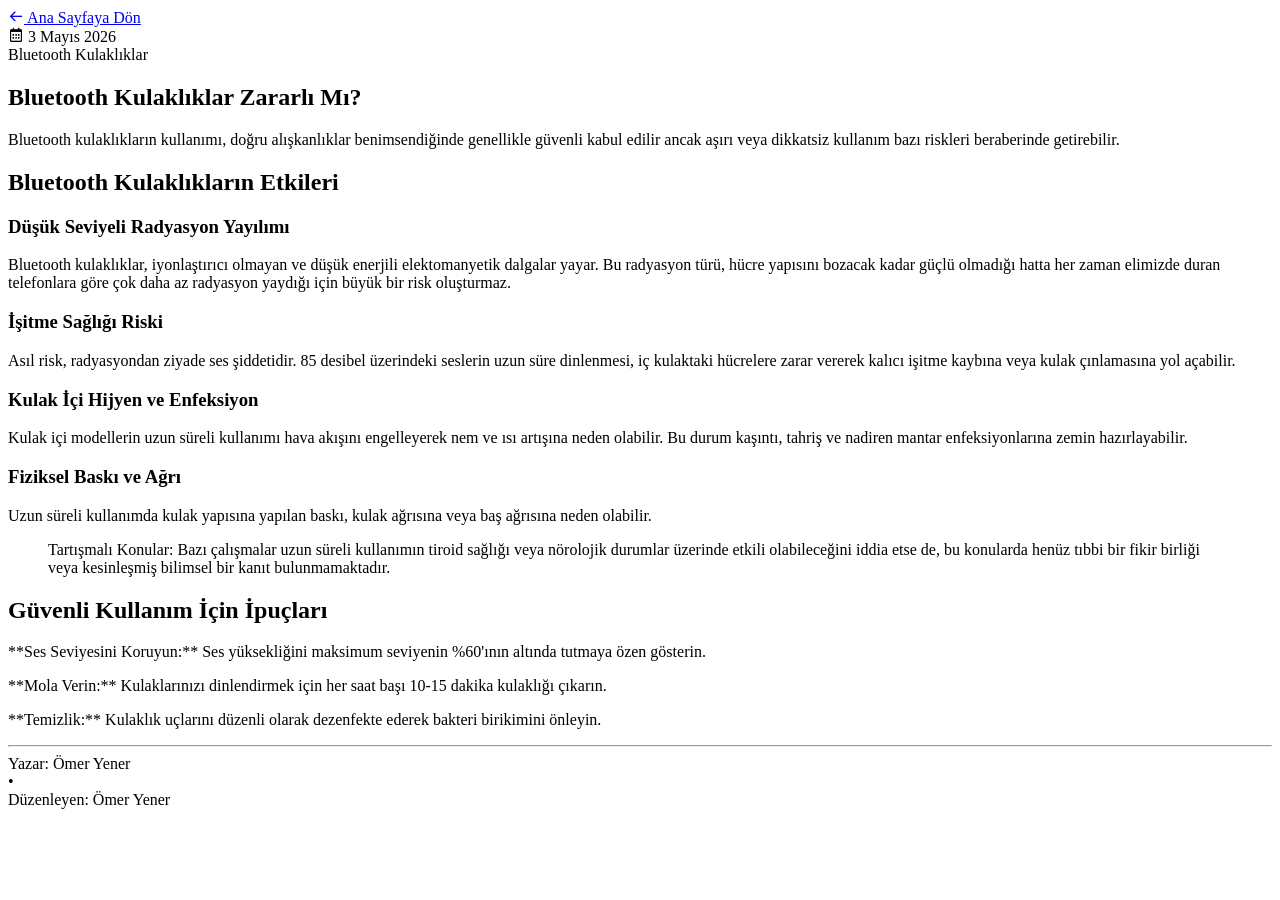
==== Bloglar/bluetooth-kulaklıklar-zararlı-mı.html @ 9177ed88 "Update article date from May 2 to May 3, 2026" ====
<!DOCTYPE html>
<html lang="tr">

<head>
    <meta charset="UTF-8">
    <meta name="viewport" content="width=device-width, initial-scale=1.0">
    <title>Bluetooth Kulaklıklar Zararlı Mı? - xevrado Blog</title>
    <!-- Google Fonts -->
    <link href="https://fonts.googleapis.com/css2?family=Inter:wght@300;400;500;600;700&display=swap" rel="stylesheet">
    <!-- Boxicons -->
    <link href='https://unpkg.com/boxicons@2.1.4/css/boxicons.min.css' rel='stylesheet'>
    <!-- Font Awesome -->
    <link rel="stylesheet" href="https://cdnjs.cloudflare.com/ajax/libs/font-awesome/6.4.0/css/all.min.css">
    <link rel="icon" href="../logo.png" type="image/png">
    <link rel="stylesheet" href="../style.css">
</head>

<body>
    <div class="app-container">

        <!-- Main Content -->
        <main class="main-content">
            <!-- Geri Dön Butonu -->
            <a href="../index.html" class="back-btn">
                <i class='bx bx-arrow-back'></i> Ana Sayfaya Dön
            </a>

            <!-- Makale Alanı -->
            <article class="blog-article">
                <header class="article-header">
                    <div class="article-meta">
                        <span class="article-date"><i class='bx bx-calendar'></i> 3 Mayıs 2026</span>
                        <div class="article-tags">
                            <span class="tag">Bluetooth Kulaklıklar</span>
                        </div>
                    </div>
                    <h1 class="article-title">Bluetooth Kulaklıklar Zararlı Mı?</h1>
                </header>

                <div class="article-body">
                    <p>Bluetooth kulaklıkların kullanımı, doğru alışkanlıklar benimsendiğinde genellikle güvenli kabul
                        edilir ancak aşırı veya dikkatsiz kullanım bazı riskleri beraberinde getirebilir. </p>

                    <h2>Bluetooth Kulaklıkların Etkileri</h2>

                    <h3>Düşük Seviyeli Radyasyon Yayılımı</h3>
                    <p>Bluetooth kulaklıklar, iyonlaştırıcı olmayan ve düşük enerjili elektomanyetik dalgalar yayar. Bu
                        radyasyon türü, hücre yapısını bozacak kadar güçlü olmadığı hatta her zaman elimizde duran
                        telefonlara göre çok daha az radyasyon yaydığı için büyük bir risk oluşturmaz.</p>

                    <h3>İşitme Sağlığı Riski</h3>
                    <p>Asıl risk, radyasyondan ziyade ses şiddetidir. 85 desibel üzerindeki seslerin uzun süre
                        dinlenmesi, iç kulaktaki hücrelere zarar vererek kalıcı işitme kaybına veya kulak çınlamasına
                        yol açabilir.</p>

                    <h3>Kulak İçi Hijyen ve Enfeksiyon</h3>
                    <p>
                        Kulak içi modellerin uzun süreli kullanımı hava akışını engelleyerek nem ve ısı artışına neden
                        olabilir. Bu durum kaşıntı, tahriş ve nadiren mantar enfeksiyonlarına zemin hazırlayabilir.
                    </p>

                    <h3>Fiziksel Baskı ve Ağrı</h3>
                    <p>
                        Uzun süreli kullanımda kulak yapısına yapılan baskı, kulak ağrısına veya baş ağrısına neden
                        olabilir.
                    </p>

                    <blockquote>
                        Tartışmalı Konular: Bazı çalışmalar uzun süreli kullanımın tiroid sağlığı veya nörolojik
                        durumlar üzerinde etkili olabileceğini iddia etse de, bu konularda henüz tıbbi bir fikir birliği
                        veya kesinleşmiş bilimsel bir kanıt bulunmamaktadır.
                    </blockquote>

                    <h2>Güvenli Kullanım İçin İpuçları</h2>
                    <p>**Ses Seviyesini Koruyun:** Ses yüksekliğini maksimum seviyenin %60'ının altında tutmaya özen
                        gösterin.</p>
                    <p>**Mola Verin:** Kulaklarınızı dinlendirmek için her saat başı 10-15 dakika kulaklığı çıkarın.</p>
                    <p>**Temizlik:** Kulaklık uçlarını düzenli olarak dezenfekte ederek bakteri birikimini önleyin.</p>

                    <div class="article-footer">
                        <hr class="footer-divider">
                        <div class="footer-authors">
                            <div class="author-left">Yazar: Ömer Yener</div>
                            <div class="author-separator">•</div>
                            <div class="author-right">Düzenleyen: Ömer Yener</div>
                        </div>
                    </div>
            </article>

        </main>
    </div>
    <script src="../script.js"></script>
</body>

</html>
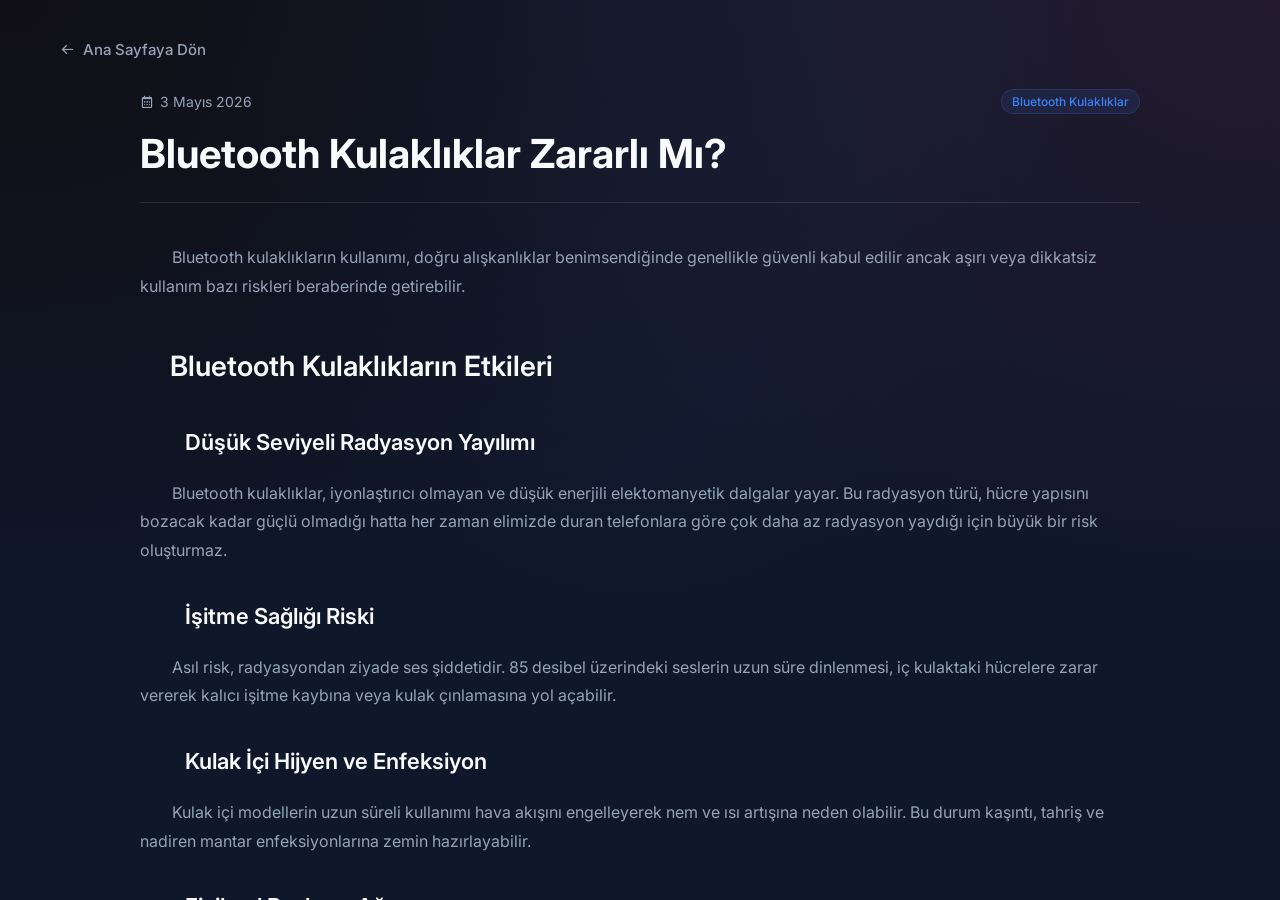
==== commit 3bee0721: "Update bluetooth-kulaklıklar-zararlı-mı.html" ====
--- a/Bloglar/bluetooth-kulaklıklar-zararlı-mı.html
+++ b/Bloglar/bluetooth-kulaklıklar-zararlı-mı.html
@@ -11,7 +11,7 @@
     <link href='https://unpkg.com/boxicons@2.1.4/css/boxicons.min.css' rel='stylesheet'>
     <!-- Font Awesome -->
     <link rel="stylesheet" href="https://cdnjs.cloudflare.com/ajax/libs/font-awesome/6.4.0/css/all.min.css">
-    <link rel="icon" href="../logo.png" type="image/png">
+    <link rel="icon" href="../Resimler/logo.png" type="image/png">
     <link rel="stylesheet" href="../style.css">
 </head>
 
--- a/style.css
+++ b/style.css
@@ -0,0 +1,594 @@
+:root {
+    --bg-main: #0f172a;
+    --bg-sidebar: rgba(30, 41, 59, 0.7);
+    --bg-card: rgba(30, 41, 59, 0.5);
+    --text-primary: #f8fafc;
+    --text-secondary: #94a3b8;
+    --accent-color: #3b82f6;
+    --accent-hover: #2563eb;
+    --border-color: rgba(255, 255, 255, 0.1);
+    --glass-blur: 12px;
+}
+
+* {
+    margin: 0;
+    padding: 0;
+    box-sizing: border-box;
+    font-family: 'Inter', sans-serif;
+}
+
+body {
+    background-color: var(--bg-main);
+    color: var(--text-primary);
+    min-height: 100vh;
+    display: flex;
+    background-image:
+        radial-gradient(at 0% 0%, hsla(253, 16%, 7%, 1) 0, transparent 50%),
+        radial-gradient(at 50% 0%, hsla(225, 39%, 30%, 0.2) 0, transparent 50%),
+        radial-gradient(at 100% 0%, hsla(339, 49%, 30%, 0.2) 0, transparent 50%);
+}
+
+.app-container {
+    display: flex;
+    width: 100%;
+    height: 100vh;
+    overflow: hidden;
+}
+
+/* Sidebar Styling */
+.sidebar {
+    width: 280px;
+    background: var(--bg-sidebar);
+    backdrop-filter: blur(var(--glass-blur));
+    -webkit-backdrop-filter: blur(var(--glass-blur));
+    border-right: 1px solid var(--border-color);
+    display: flex;
+    flex-direction: column;
+    padding: 24px 20px;
+    transition: all 0.3s ease;
+}
+
+.sidebar-header .logo {
+    display: flex;
+    align-items: center;
+    gap: 12px;
+    font-size: 24px;
+    font-weight: 700;
+    color: var(--text-primary);
+    margin-bottom: 32px;
+}
+
+.logo-img {
+    width: 36px;
+    height: 36px;
+    border-radius: 8px;
+    object-fit: cover;
+}
+
+/* Search Bar */
+.search-container {
+    position: relative;
+    margin-bottom: 32px;
+}
+
+.main-search {
+    max-width: 600px;
+}
+
+.search-container i {
+    position: absolute;
+    left: 14px;
+    top: 50%;
+    transform: translateY(-50%);
+    color: var(--text-secondary);
+    font-size: 20px;
+}
+
+.search-container input {
+    width: 100%;
+    background: rgba(15, 23, 42, 0.6);
+    border: 1px solid var(--border-color);
+    border-radius: 12px;
+    padding: 12px 12px 12px 42px;
+    color: var(--text-primary);
+    font-size: 14px;
+    outline: none;
+    transition: all 0.3s ease;
+}
+
+.search-container input::placeholder {
+    color: var(--text-secondary);
+}
+
+.search-container input:focus {
+    border-color: var(--accent-color);
+    box-shadow: 0 0 0 2px rgba(59, 130, 246, 0.2);
+}
+
+/* Navigation */
+.nav-menu {
+    flex: 1;
+}
+
+.nav-list {
+    list-style: none;
+}
+
+.nav-item {
+    margin-bottom: 8px;
+}
+
+.nav-link {
+    display: flex;
+    align-items: center;
+    gap: 12px;
+    padding: 12px 16px;
+    border-radius: 10px;
+    color: var(--text-secondary);
+    text-decoration: none;
+    font-weight: 500;
+    transition: all 0.3s ease;
+}
+
+.nav-link i {
+    font-size: 22px;
+}
+
+.nav-link:hover {
+    background: rgba(255, 255, 255, 0.05);
+    color: var(--text-primary);
+}
+
+.nav-item.active .nav-link {
+    background: var(--accent-color);
+    color: white;
+}
+
+.sidebar-footer {
+    margin-top: auto;
+    padding-top: 24px;
+    border-top: 1px solid var(--border-color);
+    text-align: center;
+}
+
+.social-links {
+    display: flex;
+    justify-content: center;
+    gap: 20px;
+    margin-bottom: 12px;
+}
+
+.social-links a {
+    color: var(--text-secondary);
+    font-size: 20px;
+    transition: all 0.3s ease;
+}
+
+.social-links a:hover {
+    color: var(--accent-color);
+    transform: translateY(-3px);
+}
+
+.sidebar-footer p {
+    font-size: 11px;
+    color: var(--text-secondary);
+    opacity: 0.6;
+}
+
+.sidebar-contact {
+    font-size: 12px;
+    color: var(--text-secondary);
+    opacity: 0.85 !important;
+    margin-bottom: 6px;
+}
+
+ .sidebar.hide-mobile {
+    transform: translateY(-100%);
+    }
+
+/* Main Content */
+.main-content {
+    flex: 1;
+    overflow-y: auto;
+    padding: 40px 60px;
+}
+
+.top-header {
+    margin-bottom: 40px;
+}
+
+.top-header h1 {
+    font-size: 36px;
+    font-weight: 700;
+    margin-bottom: 8px;
+    background: linear-gradient(90deg, #fff, #94a3b8);
+    -webkit-background-clip: text;
+    -webkit-text-fill-color: transparent;
+}
+
+.top-header p {
+    color: var(--text-secondary);
+    font-size: 16px;
+}
+
+/* Blogs Grid */
+.blogs-grid {
+    display: grid;
+    grid-template-columns: repeat(auto-fill, minmax(300px, 1fr));
+    gap: 24px;
+}
+
+.blog-card {
+    background: var(--bg-card);
+    backdrop-filter: blur(var(--glass-blur));
+    -webkit-backdrop-filter: blur(var(--glass-blur));
+    border: 1px solid var(--border-color);
+    border-radius: 16px;
+    padding: 24px;
+    transition: all 0.3s ease;
+    cursor: pointer;
+    display: flex;
+    flex-direction: column;
+}
+
+.blog-card:hover {
+    transform: translateY(-5px);
+    border-color: rgba(255, 255, 255, 0.2);
+    box-shadow: 0 10px 30px rgba(0, 0, 0, 0.3);
+    background: rgba(30, 41, 59, 0.8);
+}
+
+.blog-date {
+    font-size: 13px;
+    color: var(--accent-color);
+    margin-bottom: 12px;
+    font-weight: 600;
+}
+
+.blog-title {
+    font-size: 20px;
+    font-weight: 600;
+    margin-bottom: 12px;
+    line-height: 1.4;
+    color: var(--text-primary);
+}
+
+.blog-excerpt {
+    color: var(--text-secondary);
+    font-size: 14px;
+    line-height: 1.6;
+    margin-bottom: 20px;
+    flex: 1;
+}
+
+.blog-tags {
+    display: flex;
+    gap: 8px;
+    flex-wrap: wrap;
+}
+
+.tag {
+    background: rgba(59, 130, 246, 0.1);
+    color: var(--accent-color);
+    padding: 4px 10px;
+    border-radius: 20px;
+    font-size: 12px;
+    font-weight: 500;
+    border: 1px solid rgba(59, 130, 246, 0.2);
+}
+
+/* Empty state */
+.no-results {
+    grid-column: 1 / -1;
+    text-align: center;
+    padding: 60px 20px;
+    background: var(--bg-card);
+    border: 1px dashed var(--border-color);
+    border-radius: 16px;
+    color: var(--text-secondary);
+}
+
+/* Scrollbar customization for modern look */
+::-webkit-scrollbar {
+    width: 8px;
+}
+
+::-webkit-scrollbar-track {
+    background: rgba(15, 23, 42, 0.5);
+}
+
+::-webkit-scrollbar-thumb {
+    background: rgba(148, 163, 184, 0.3);
+    border-radius: 4px;
+}
+
+::-webkit-scrollbar-thumb:hover {
+    background: rgba(148, 163, 184, 0.5);
+}
+
+/* Responsive */
+@media (max-width: 768px) {
+    .app-container {
+        flex-direction: column;
+        overflow-y: auto;
+    }
+
+    .sidebar {
+        width: 100%;
+        height: auto;
+        padding: 20px;
+        border-right: none;
+        border-bottom: 1px solid var(--border-color);
+        position: sticky;
+        top: 0;
+        z-index: 10;
+    }
+
+    .main-content {
+        padding: 20px;
+        overflow-y: visible;
+    }
+
+    .sidebar-footer {
+        display: block;
+        margin-top: 16px;
+        padding-top: 16px;
+        border-top: 1px solid var(--border-color);
+    }
+    
+    .social-links {
+        margin-bottom: 8px;
+    }
+}
+
+/* Article Styles (For Blog Posts) */
+.back-btn {
+    display: inline-flex;
+    align-items: center;
+    gap: 8px;
+    color: var(--text-secondary);
+    text-decoration: none;
+    font-size: 15px;
+    font-weight: 500;
+    margin-bottom: 30px;
+    transition: color 0.3s ease;
+}
+
+.back-btn:hover {
+    color: var(--accent-color);
+}
+
+.blog-article {
+    max-width: 1000px;
+    margin: 0 auto;
+    padding-bottom: 60px;
+}
+
+.article-header {
+    margin-bottom: 40px;
+    padding-bottom: 24px;
+    border-bottom: 1px solid var(--border-color);
+}
+
+.article-meta {
+    display: flex;
+    justify-content: space-between;
+    align-items: center;
+    margin-bottom: 16px;
+    flex-wrap: wrap;
+    gap: 16px;
+}
+
+.article-date {
+    color: var(--text-secondary);
+    font-size: 14px;
+    display: flex;
+    align-items: center;
+    gap: 6px;
+}
+
+.article-tags {
+    display: flex;
+    gap: 8px;
+}
+
+.article-title {
+    font-size: 40px;
+    font-weight: 700;
+    line-height: 1.2;
+    color: var(--text-primary);
+}
+
+.article-body {
+    font-size: 16px;
+    line-height: 1.8;
+    color: var(--text-secondary);
+}
+
+.article-body p {
+    margin-bottom: 24px;
+    text-indent: 32px;
+}
+
+.article-body p * {
+    text-indent: 0;
+}
+
+.article-body h2 {
+    font-size: 28px;
+    color: var(--text-primary);
+    margin: 40px 0 16px 30px;
+    /* increased left margin */
+    font-weight: 600;
+}
+
+.article-body h3 {
+    font-size: 22px;
+    color: var(--text-primary);
+    margin: 32px 0 16px 45px;
+    /* increased left margin */
+    font-weight: 600;
+}
+
+.article-image {
+    width: 100%;
+    border-radius: 12px;
+    margin: 32px 0;
+    box-shadow: 0 4px 20px rgba(0, 0, 0, 0.2);
+}
+
+.article-body blockquote {
+    border-left: 4px solid var(--accent-color);
+    padding: 16px 24px;
+    margin: 32px 0;
+    background: rgba(59, 130, 246, 0.05);
+    border-radius: 0 12px 12px 0;
+    font-style: italic;
+    color: var(--text-primary);
+}
+
+.article-body code {
+    background: rgba(255, 255, 255, 0.1);
+    padding: 2px 6px;
+    border-radius: 4px;
+    font-family: monospace;
+    color: var(--accent-color);
+}
+
+.article-footer {
+    margin-top: 60px;
+    text-align: center;
+    color: var(--text-secondary);
+    font-size: 14px;
+    font-weight: 500;
+    letter-spacing: 0.5px;
+}
+
+.footer-divider {
+    border: none;
+    height: 1px;
+    background: var(--border-color);
+    width: 60px;
+    margin: 0 auto 24px auto;
+}
+
+.footer-authors {
+    display: flex;
+    justify-content: center;
+    align-items: center;
+    gap: 8px;
+}
+
+.author-left {
+    flex: 1;
+    text-align: right;
+}
+
+.author-separator {
+    flex: 0 0 auto;
+    color: var(--text-secondary);
+}
+
+.author-right {
+    flex: 1;
+    text-align: left;
+}
+
+/* Step Box – Adım Kutuları */
+.step-box {
+    display: flex;
+    align-items: flex-start;
+    gap: 20px;
+    background: rgba(59, 130, 246, 0.06);
+    border: 1px solid rgba(59, 130, 246, 0.15);
+    border-radius: 12px;
+    padding: 20px 24px;
+    margin: 20px 0;
+    transition: all 0.3s ease;
+}
+
+.step-box:hover {
+    border-color: rgba(59, 130, 246, 0.35);
+    background: rgba(59, 130, 246, 0.1);
+}
+
+.step-number {
+    flex-shrink: 0;
+    width: 40px;
+    height: 40px;
+    background: var(--accent-color);
+    color: #fff;
+    font-size: 18px;
+    font-weight: 700;
+    border-radius: 10px;
+    display: flex;
+    align-items: center;
+    justify-content: center;
+}
+
+.step-content {
+    flex: 1;
+    color: var(--text-secondary);
+    font-size: 15px;
+    line-height: 1.7;
+}
+
+.step-content strong {
+    color: var(--text-primary);
+    display: block;
+    margin-bottom: 4px;
+    font-size: 16px;
+}
+
+/* Title with Info Box (H1 Yanında Bilgi Kutusu) */
+.title-with-info {
+    display: flex;
+    align-items: stretch;
+    justify-content: space-between;
+    gap: 24px;
+}
+
+.title-with-info .article-title {
+    flex-shrink: 0;
+    margin: 0;
+    align-self: center; /* Başlığı ortala */
+}
+
+.title-info-box {
+    flex: 1;
+    display: flex;
+    align-items: flex-start;
+    gap: 12px;
+    background: rgba(59, 130, 246, 0.08); /* Accent renginde hafif arkaplan */
+    border: 1px solid rgba(59, 130, 246, 0.25);
+    border-radius: 12px;
+    padding: 12px 16px;
+}
+
+.title-info-box i {
+    font-size: 22px;
+    color: var(--accent-color);
+    margin-top: 1px;
+    flex-shrink: 0;
+}
+
+.title-info-box .info-content {
+    font-size: 13px;
+    color: var(--text-secondary);
+    line-height: 1.5;
+}
+@media (max-width: 768px) {
+    .title-with-info {
+        flex-direction: column; /* Elemanları yan yana değil, alt alta diz */
+        gap: 16px; /* Mobilde aradaki boşluğu biraz azaltmak daha iyi durur */
+    }
+
+    .title-with-info .article-title {
+        align-self: flex-start; /* Mobilde başlığı ortalamak yerine sola yasla */
+    }
+    
+    .title-info-box {
+        width: 100%; /* Bilgi kutusunun ekran genişliğini tam kaplamasını sağla */
+        box-sizing: border-box; /* Padding değerlerinin genişliği bozmasını engelle */
+    }
+}
